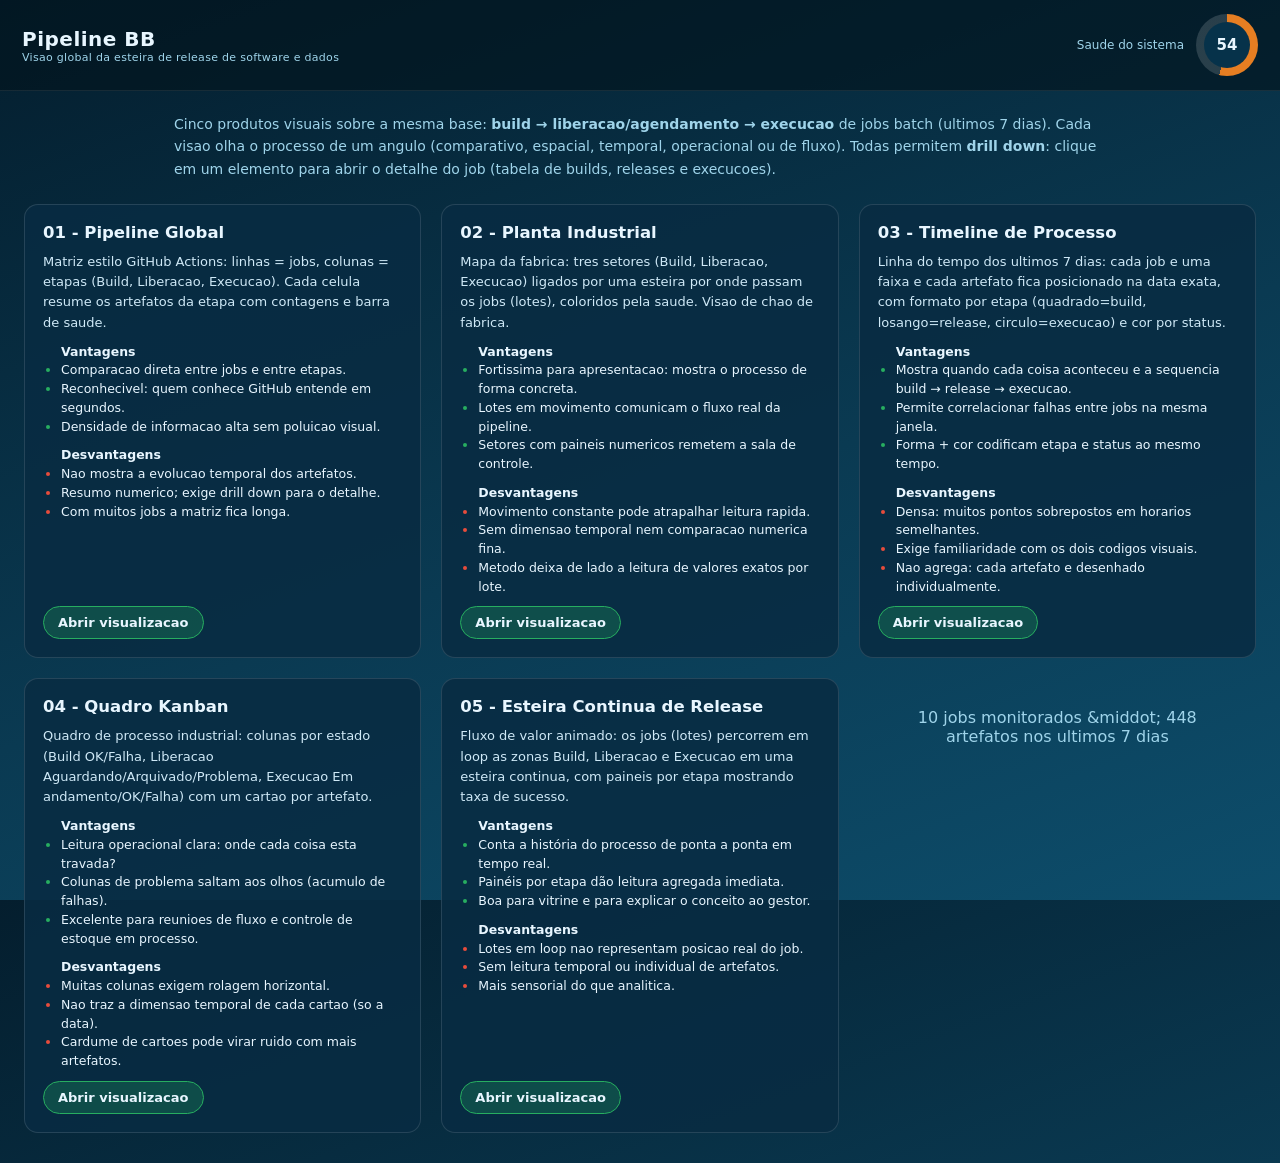
==== aquario-bb/visualizacoes/index.html @ 60132c7f "Visão áquiro de esteiras" ====
<!DOCTYPE html>
<html lang="pt-BR">
<head>
<meta charset="UTF-8">
<meta name="viewport" content="width=device-width, initial-scale=1">
<title>Pipeline BB - Painel de Visualizacoes</title>
<link rel="stylesheet" href="estilo.css">
</head>
<body>
<header class="topo">
  <h1>Pipeline BB <small>Visao global da esteira de release de software e dados</small></h1>
  <div class="saude-geral">
    <span class="gauge-rotulo">Saude do sistema</span>
    <div class="gauge" id="gauge"><span>0</span></div>
  </div>
</header>

<section class="intro">
  Cinco produtos visuais sobre a mesma base: <b>build &rarr; liberacao/agendamento &rarr; execucao</b>
  de jobs batch (ultimos 7 dias). Cada visao olha o processo de um angulo (comparativo, espacial,
  temporal, operacional ou de fluxo). Todas permitem <b>drill down</b>: clique em um elemento para
  abrir o detalhe do job (tabela de builds, releases e execucoes).
</section>

<main class="grade" id="grade"></main>

<script src="dados.js"></script>
<script src="comum.js"></script>
<script>
(function () {
  var sg = saudeGeral();
  var g = document.getElementById("gauge");
  g.style.setProperty("--v", sg);
  g.style.setProperty("--gcor", corPorSaude(sg));
  g.querySelector("span").textContent = sg;

  var total = (DADOS.builds || []).length;
  var artefatos = 0;
  (DADOS.builds || []).forEach(function (j) { artefatos += j.ultimos_builds.length; });
  (DADOS.releases || []).forEach(function (j) { artefatos += j.ultimos_releases.length; });
  (DADOS.execucoes || []).forEach(function (j) { artefatos += j.ultimas_execucoes.length; });

  var visualizacoes = [
    {
      arquivo: "pipeline.html",
      nome: "01 - Pipeline Global",
      desc: "Matriz estilo GitHub Actions: linhas = jobs, colunas = etapas (Build, Liberacao, Execucao). Cada celula resume os artefatos da etapa com contagens e barra de saude.",
      prs: ["Comparacao direta entre jobs e entre etapas.", "Reconhecivel: quem conhece GitHub entende em segundos.", "Densidade de informacao alta sem poluicao visual."],
      cns: ["Nao mostra a evolucao temporal dos artefatos.", "Resumo numerico; exige drill down para o detalhe.", "Com muitos jobs a matriz fica longa."]
    },
    {
      arquivo: "fabrica.html",
      nome: "02 - Planta Industrial",
      desc: "Mapa da fabrica: tres setores (Build, Liberacao, Execucao) ligados por uma esteira por onde passam os jobs (lotes), coloridos pela saude. Visao de chao de fabrica.",
      prs: ["Fortissima para apresentacao: mostra o processo de forma concreta.", "Lotes em movimento comunicam o fluxo real da pipeline.", "Setores com paineis numericos remetem a sala de controle."],
      cns: ["Movimento constante pode atrapalhar leitura rapida.", "Sem dimensao temporal nem comparacao numerica fina.", "Metodo deixa de lado a leitura de valores exatos por lote."]
    },
    {
      arquivo: "timeline.html",
      nome: "03 - Timeline de Processo",
      desc: "Linha do tempo dos ultimos 7 dias: cada job e uma faixa e cada artefato fica posicionado na data exata, com formato por etapa (quadrado=build, losango=release, circulo=execucao) e cor por status.",
      prs: ["Mostra quando cada coisa aconteceu e a sequencia build &rarr; release &rarr; execucao.", "Permite correlacionar falhas entre jobs na mesma janela.", "Forma + cor codificam etapa e status ao mesmo tempo."],
      cns: ["Densa: muitos pontos sobrepostos em horarios semelhantes.", "Exige familiaridade com os dois codigos visuais.", "Nao agrega: cada artefato e desenhado individualmente."]
    },
    {
      arquivo: "kanban.html",
      nome: "04 - Quadro Kanban",
      desc: "Quadro de processo industrial: colunas por estado (Build OK/Falha, Liberacao Aguardando/Arquivado/Problema, Execucao Em andamento/OK/Falha) com um cartao por artefato.",
      prs: ["Leitura operacional clara: onde cada coisa esta travada?", "Colunas de problema saltam aos olhos (acumulo de falhas).", "Excelente para reunioes de fluxo e controle de estoque em processo."],
      cns: ["Muitas colunas exigem rolagem horizontal.", "Nao traz a dimensao temporal de cada cartao (so a data).", "Cardume de cartoes pode virar ruido com mais artefatos."]
    },
    {
      arquivo: "esteira.html",
      nome: "05 - Esteira Continua de Release",
      desc: "Fluxo de valor animado: os jobs (lotes) percorrem em loop as zonas Build, Liberacao e Execucao em uma esteira continua, com paineis por etapa mostrando taxa de sucesso.",
      prs: ["Conta a história do processo de ponta a ponta em tempo real.", "Painéis por etapa dão leitura agregada imediata.", "Boa para vitrine e para explicar o conceito ao gestor."],
      cns: ["Lotes em loop nao representam posicao real do job.", "Sem leitura temporal ou individual de artefatos.", "Mais sensorial do que analitica."]
    }
  ];

  var grade = document.getElementById("grade");
  visualizacoes.forEach(function (v) {
    var c = document.createElement("div");
    c.className = "cartao";
    var prs = v.prs.map(function (p) { return "<li>" + p + "</li>"; }).join("");
    var cns = v.cns.map(function (p) { return "<li>" + p + "</li>"; }).join("");
    c.innerHTML =
      "<h2>" + v.nome + "</h2>" +
      "<p class='desc'>" + v.desc + "</p>" +
      "<ul class='prs'><b>Vantagens</b>" + prs + "</ul>" +
      "<ul class='cns'><b>Desvantagens</b>" + cns + "</ul>" +
      "<a class='abrir' href='" + v.arquivo + "'>Abrir visualizacao</a>";
    grade.appendChild(c);
  });

  var rodape = document.createElement("div");
  rodape.className = "vazio";
  rodape.textContent = total + " jobs monitorados &middot; " + artefatos + " artefatos nos ultimos 7 dias";
  grade.appendChild(rodape);
})();
</script>
</body>
</html>
---- aquario-bb/visualizacoes/estilo.css ----
* { box-sizing: border-box; margin: 0; padding: 0; }

:root {
  --prof-1: #0a4a6b;
  --prof-2: #0e6d8f;
  --prof-3: #1a9db0;
  --areia: #d8c184;
  --areia-esc: #a88b52;
  --texto: #e8f6ff;
  --suave: #9fd4ea;
  --verde: #27ae60;
  --amarelo: #f1c40f;
  --laranja: #e67e22;
  --vermelho: #e74c3c;
  --painel: rgba(8, 44, 66, 0.88);
}

html, body { height: 100%; }

body {
  font-family: "Segoe UI", system-ui, -apple-system, sans-serif;
  background: linear-gradient(160deg, #041e2e, #0a3a52 55%, #0d4d6b);
  color: var(--texto);
  min-height: 100vh;
}

/* ---------- topo ---------- */
.topo {
  display: flex;
  align-items: center;
  gap: 16px;
  padding: 14px 22px;
  background: rgba(3, 20, 30, 0.65);
  border-bottom: 1px solid rgba(255, 255, 255, 0.08);
  flex-wrap: wrap;
}
.topo h1 { font-size: 20px; font-weight: 700; letter-spacing: 0.5px; }
.topo h1 small { display: block; font-size: 11px; font-weight: 400; color: var(--suave); letter-spacing: 0.3px; }
.topo .voltar {
  color: var(--suave); text-decoration: none; font-size: 13px;
  padding: 6px 12px; border: 1px solid rgba(255, 255, 255, 0.25);
  border-radius: 20px; white-space: nowrap;
}
.topo .voltar:hover { background: rgba(255, 255, 255, 0.1); }

.saude-geral { margin-left: auto; display: flex; align-items: center; gap: 12px; font-size: 13px; }
.gauge {
  width: 62px; height: 62px; border-radius: 50%; flex: none;
  background: conic-gradient(var(--gcor) calc(var(--v) * 1%), rgba(255, 255, 255, 0.15) 0);
  display: flex; align-items: center; justify-content: center;
}
.gauge > span {
  width: 46px; height: 46px; border-radius: 50%;
  background: #06324a; display: flex; align-items: center; justify-content: center;
  font-size: 15px; font-weight: 700;
}
.gauge-rotulo { font-size: 12px; color: var(--suave); }

/* ---------- aquário / tanque ---------- */
.tank {
  position: relative;
  margin: 18px 24px;
  height: calc(100vh - 165px);
  min-height: 440px;
  border-radius: 18px;
  overflow: hidden;
  background: linear-gradient(180deg, var(--prof-2) 0%, var(--prof-3) 100%);
  box-shadow: inset 0 0 60px rgba(0, 0, 0, 0.35), 0 12px 30px rgba(0, 0, 0, 0.4);
}
.tank.tank-curto { height: auto; }

.murkia {
  position: absolute; inset: 0; pointer-events: none;
  background: rgba(25, 12, 5, 0.55);
  opacity: 0; transition: opacity 0.9s ease; z-index: 5;
}
.onda {
  position: absolute; top: 0; left: 0; width: 200%; height: 26px;
  opacity: 0.35; pointer-events: none; z-index: 6;
}
.onda svg { width: 100%; height: 100%; display: block; }
.onda-1 { animation: ondar 14s linear infinite; }
.onda-2 { top: 18px; opacity: 0.22; animation: ondar 22s linear infinite reverse; }
@keyframes ondar { from { transform: translateX(0); } to { transform: translateX(-50%); } }

.areia {
  position: absolute; left: 0; right: 0; bottom: 0; height: 46px; z-index: 4;
  background: linear-gradient(180deg, var(--areia), var(--areia-esc));
  border-radius: 55% 45% 0 0 / 100% 100% 0 0;
  box-shadow: inset 0 8px 18px rgba(60, 45, 10, 0.35);
}

.alga {
  position: absolute; bottom: 44px; width: 9px; z-index: 3;
  background: linear-gradient(180deg, #2ecc71, #1e8449);
  border-radius: 8px; transform-origin: bottom;
  animation: bambu 6s ease-in-out infinite;
  pointer-events: none;
}
@keyframes bambu {
  0%, 100% { transform: rotate(4deg); }
  50% { transform: rotate(-5deg); }
}

.bolha {
  position: absolute; bottom: -40px; border-radius: 50%; z-index: 2;
  background: radial-gradient(circle at 35% 30%, rgba(255, 255, 255, 0.85), rgba(150, 210, 235, 0.35) 60%, rgba(255, 255, 255, 0.05));
  border: 1px solid rgba(255, 255, 255, 0.5);
  animation: subir linear infinite; pointer-events: none;
}
@keyframes subir {
  0% { transform: translateY(0); opacity: 0; }
  8% { opacity: 0.8; }
  100% { transform: translateY(-120vh); opacity: 0.15; }
}

/* ---------- peixes ---------- */
.peixe {
  position: absolute; cursor: pointer; will-change: transform; z-index: 10;
  filter: drop-shadow(0 3px 4px rgba(0, 0, 0, 0.35));
  transition: filter 0.15s;
}
.peixe:hover { filter: drop-shadow(0 0 8px rgba(255, 255, 255, 0.55)); }

.etiqueta {
  position: absolute; pointer-events: none; z-index: 12;
  background: rgba(3, 20, 30, 0.85);
  border: 1px solid rgba(255, 255, 255, 0.18);
  padding: 2px 8px; border-radius: 8px; font-size: 11px;
  transform: translate(24px, -10px); white-space: nowrap;
}

/* ---------- dica (tooltip) ---------- */
.dica {
  position: fixed; z-index: 80; pointer-events: none;
  background: rgba(3, 20, 30, 0.95);
  border: 1px solid rgba(255, 255, 255, 0.22);
  padding: 8px 12px; border-radius: 8px; font-size: 12px;
  line-height: 1.45; opacity: 0; transition: opacity 0.15s; max-width: 260px;
}
.dica.visivel { opacity: 1; }

/* ---------- legenda ---------- */
.legenda {
  display: flex; gap: 12px; flex-wrap: wrap; justify-content: center;
  padding: 10px 24px; font-size: 12px; color: var(--suave);
}
.legenda .item { display: inline-flex; align-items: center; gap: 6px; }
.legenda .dot { width: 12px; height: 12px; border-radius: 50%; display: inline-block; }

/* ---------- modal ---------- */
.modal-bg {
  position: fixed; inset: 0; background: rgba(2, 12, 18, 0.72); z-index: 50;
  display: flex; align-items: center; justify-content: center;
  opacity: 0; visibility: hidden; transition: opacity 0.25s, visibility 0.25s;
}
.modal-bg.aberto { opacity: 1; visibility: visible; }
.modal {
  width: min(880px, 92vw); max-height: 88vh; overflow: auto;
  background: var(--painel); border: 1px solid rgba(255, 255, 255, 0.15);
  border-radius: 14px; padding: 22px; box-shadow: 0 18px 50px rgba(0, 0, 0, 0.5);
}
.modal h2 { font-size: 19px; margin-bottom: 4px; }
.modal .sub { font-size: 12.5px; color: var(--suave); margin-bottom: 14px; }
.modal .fechar {
  float: right; background: none; border: 1px solid rgba(255, 255, 255, 0.3);
  color: var(--texto); border-radius: 50%; width: 30px; height: 30px; cursor: pointer; font-size: 14px;
}
.modal .fechar:hover { background: rgba(255, 255, 255, 0.12); }
.modal h3 { font-size: 13.5px; margin: 16px 0 8px; color: var(--suave); letter-spacing: 0.4px; text-transform: uppercase; }
.modal-resumo { display: flex; gap: 18px; flex-wrap: wrap; align-items: center; }

.barra { height: 9px; background: rgba(255, 255, 255, 0.15); border-radius: 6px; overflow: hidden; flex: 1; min-width: 140px; }
.barra > i { display: block; height: 100%; border-radius: 6px; transition: width 0.6s; }
.barra.mini { height: 7px; flex: none; width: 100%; min-width: 0; border-radius: 5px; }
.barra.mini > span { display: flex; height: 100%; width: 100%; }
.barra.mini > span > i { display: block; height: 100%; }

.tabela { width: 100%; border-collapse: collapse; font-size: 12.5px; }
.tabela th { text-align: left; color: var(--suave); font-weight: 600; padding: 6px 8px; border-bottom: 1px solid rgba(255, 255, 255, 0.2); }
.tabela td { padding: 6px 8px; border-bottom: 1px solid rgba(255, 255, 255, 0.07); }
.tabela tr:hover td { background: rgba(255, 255, 255, 0.05); }

.badge {
  display: inline-block; padding: 2px 9px; border-radius: 10px;
  font-size: 11px; font-weight: 700; color: #04202e; letter-spacing: 0.3px;
}

/* ---------- index ---------- */
.intro { max-width: 980px; margin: 0 auto; padding: 22px 24px 4px; font-size: 14px; line-height: 1.6; color: var(--suave); }
.grade { display: grid; grid-template-columns: repeat(auto-fit, minmax(310px, 1fr)); gap: 20px; padding: 20px 24px 30px; }
.cartao {
  background: var(--painel); border: 1px solid rgba(255, 255, 255, 0.12);
  border-radius: 14px; padding: 18px; display: flex; flex-direction: column; gap: 10px;
}
.cartao h2 { font-size: 16.5px; }
.cartao .tag { font-size: 11px; color: var(--suave); }
.cartao p.desc { font-size: 13px; line-height: 1.55; color: #cfe9f7; }
.cartao .prs, .cartao .cns { font-size: 12.5px; line-height: 1.5; padding-left: 18px; }
.cartao .prs li::marker { color: var(--verde); }
.cartao .cns li::marker { color: var(--vermelho); }
.cartao .prs b, .cartao .cns b { color: var(--texto); }
.cartao .abrir {
  margin-top: auto; align-self: flex-start; text-decoration: none;
  color: var(--texto); font-size: 13px; font-weight: 600;
  background: rgba(38, 174, 96, 0.25); border: 1px solid var(--verde);
  padding: 8px 14px; border-radius: 20px;
}
.cartao .abrir:hover { background: rgba(38, 174, 96, 0.45); }

.vazio { padding: 30px; text-align: center; color: var(--suave); }
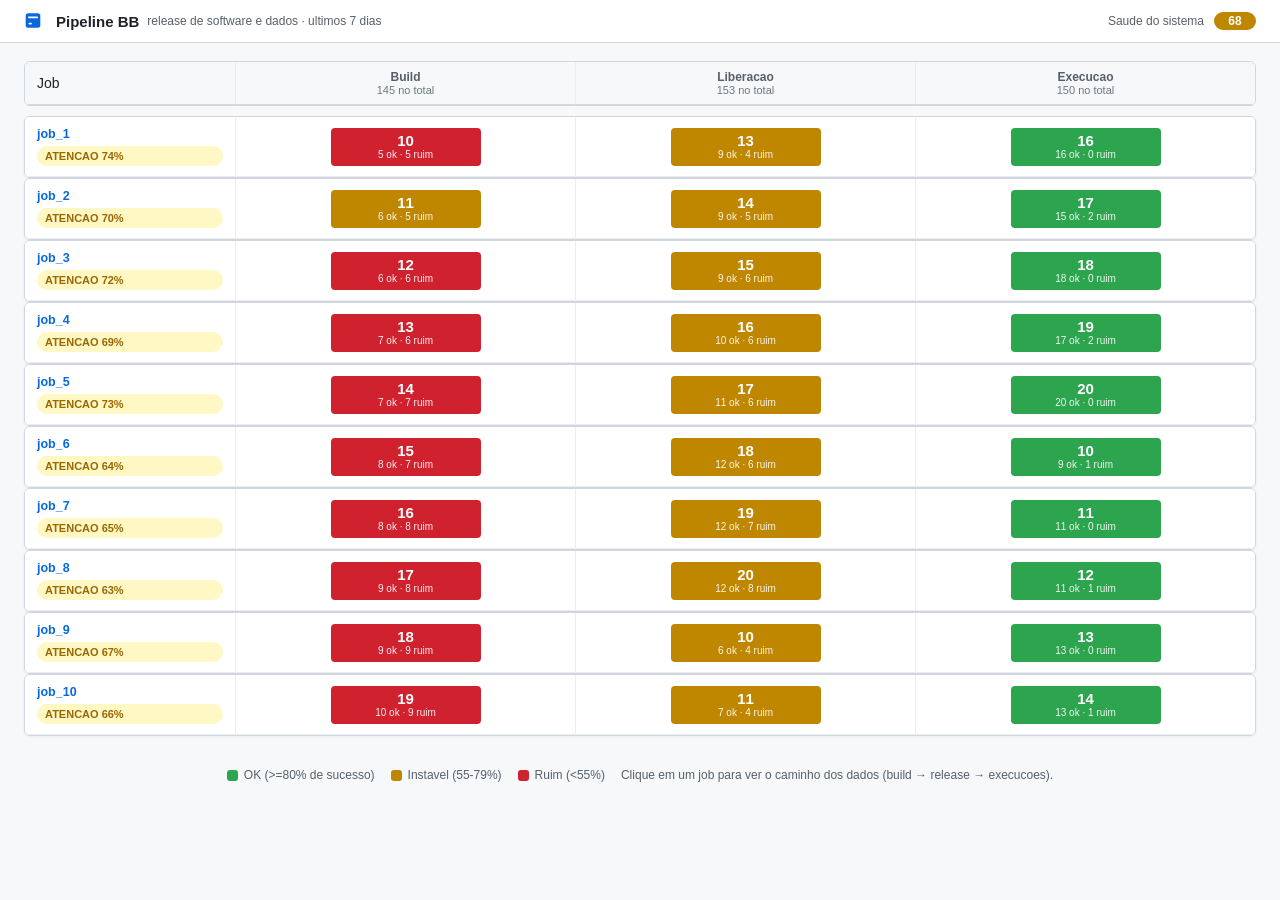
==== commit a2ef61ca: "Estrutura básica de painel de visualização" ====
--- a/aquario-bb/visualizacoes/index.html
+++ b/aquario-bb/visualizacoes/index.html
@@ -3,100 +3,106 @@
 <head>
 <meta charset="UTF-8">
 <meta name="viewport" content="width=device-width, initial-scale=1">
-<title>Pipeline BB - Painel de Visualizacoes</title>
+<title>Pipeline BB - Visao Global</title>
 <link rel="stylesheet" href="estilo.css">
 </head>
 <body>
 <header class="topo">
-  <h1>Pipeline BB <small>Visao global da esteira de release de software e dados</small></h1>
+  <svg class="icone" viewBox="0 0 16 16" fill="currentColor" aria-hidden="true">
+    <path d="M1.5 3.25A2.25 2.25 0 0 1 3.75 1h8.5A2.25 2.25 0 0 1 14.5 3.25v8.5a2.25 2.25 0 0 1-2.25 2.25h-8.5a2.25 2.25 0 0 1-2.25-2.25v-8.5ZM4.25 4a.75.75 0 0 0 0 1.5h7.5a.75.75 0 0 0 0-1.5h-7.5ZM4 7.75a.75.75 0 0 1 .75-.75h3.5a.75.75 0 0 1 0 1.5h-3.5a.75.75 0 0 1-.75-.75Zm.75 1.75a.75.75 0 0 0 0 1.5h1.5a.75.75 0 0 0 0-1.5h-1.5Z"></path>
+  </svg>
+  <h1>Pipeline BB <small>release de software e dados &middot; ultimos 7 dias</small></h1>
   <div class="saude-geral">
     <span class="gauge-rotulo">Saude do sistema</span>
     <div class="gauge" id="gauge"><span>0</span></div>
   </div>
 </header>
 
-<section class="intro">
-  Cinco produtos visuais sobre a mesma base: <b>build &rarr; liberacao/agendamento &rarr; execucao</b>
-  de jobs batch (ultimos 7 dias). Cada visao olha o processo de um angulo (comparativo, espacial,
-  temporal, operacional ou de fluxo). Todas permitem <b>drill down</b>: clique em um elemento para
-  abrir o detalhe do job (tabela de builds, releases e execucoes).
-</section>
+<main>
+  <div class="pipeline" id="pipeline"></div>
+</main>
 
-<main class="grade" id="grade"></main>
+<footer class="legenda" id="legenda"></footer>
+
+<style>
+  .bloco b { font-size: 15px; font-weight: 600; }
+</style>
 
 <script src="dados.js"></script>
 <script src="comum.js"></script>
 <script>
 (function () {
+  function abrirJob(nome) {
+    window.location.href = "job.html?nome=" + encodeURIComponent(nome);
+  }
+
+  function corCelula(r) {
+    if (r.total === 0) return "#afb8c1";
+    if (r.taxa >= 80) return "#2da44e";
+    if (r.taxa >= 55) return "#bf8700";
+    return "#cf222e";
+  }
+
+  var pipeline = document.getElementById("pipeline");
+  var etaps = ["builds", "releases", "execucoes"];
+
+  var grade = document.createElement("div");
+  grade.className = "pgrade cabecalho";
+  grade.innerHTML =
+    '<div class="cel-nome">Job</div>' +
+    etaps.map(function (c) {
+      return '<div class="cel-etapa">' + TITULO_ETAPA[c] + "<small>" + resumoGeralEtapa(c).total + " no total</small></div>";
+    }).join("");
+  pipeline.appendChild(grade);
+
+  var nomes = DADOS.builds.map(function (j) { return j.nome; });
+
+  nomes.forEach(function (nome) {
+    var saude = saudeJob(nome);
+    var linha = document.createElement("div");
+    linha.className = "pgrade";
+
+    var nomeCel = document.createElement("div");
+    nomeCel.className = "cel-nome";
+    nomeCel.innerHTML = '<span class="job-link">' + esc(nome) + "</span>" + labelSaude(saude);
+    nomeCel.addEventListener("click", function () { abrirJob(nome); });
+    linha.appendChild(nomeCel);
+
+    etaps.forEach(function (c) {
+      var r = resumoEtapa(c, nome);
+      var cel = document.createElement("div");
+      cel.className = "cel-dados";
+      cel.innerHTML =
+        '<div class="bloco" style="background:' + corCelula(r) + '"><b>' + r.total + "</b>" +
+        "<small>" + r.bons + " ok &middot; " + r.ruins + " ruim</small></div>";
+      cel.addEventListener("click", function () { abrirJob(nome); });
+      cel.addEventListener("mouseenter", function (ev) {
+        mostrarDica(ev, "<b>" + esc(nome) + "</b> &middot; " + TITULO_ETAPA[c] +
+          "<br>Total: " + r.total + "<br>OK: " + r.bons + " &middot; Ruim: " + r.ruins + " &middot; Outros: " + r.outros +
+          "<br><i>Clique para ver o caminho dos dados</i>");
+      });
+      cel.addEventListener("mousemove", function (ev) {
+        mostrarDica(ev, "<b>" + esc(nome) + "</b> &middot; " + TITULO_ETAPA[c] +
+          "<br>Total: " + r.total + "<br>OK: " + r.bons + " &middot; Ruim: " + r.ruins + " &middot; Outros: " + r.outros +
+          "<br><i>Clique para ver o caminho dos dados</i>");
+      });
+      cel.addEventListener("mouseleave", esconderDica);
+      linha.appendChild(cel);
+    });
+
+    pipeline.appendChild(linha);
+  });
+
   var sg = saudeGeral();
   var g = document.getElementById("gauge");
-  g.style.setProperty("--v", sg);
   g.style.setProperty("--gcor", corPorSaude(sg));
   g.querySelector("span").textContent = sg;
 
-  var total = (DADOS.builds || []).length;
-  var artefatos = 0;
-  (DADOS.builds || []).forEach(function (j) { artefatos += j.ultimos_builds.length; });
-  (DADOS.releases || []).forEach(function (j) { artefatos += j.ultimos_releases.length; });
-  (DADOS.execucoes || []).forEach(function (j) { artefatos += j.ultimas_execucoes.length; });
-
-  var visualizacoes = [
-    {
-      arquivo: "pipeline.html",
-      nome: "01 - Pipeline Global",
-      desc: "Matriz estilo GitHub Actions: linhas = jobs, colunas = etapas (Build, Liberacao, Execucao). Cada celula resume os artefatos da etapa com contagens e barra de saude.",
-      prs: ["Comparacao direta entre jobs e entre etapas.", "Reconhecivel: quem conhece GitHub entende em segundos.", "Densidade de informacao alta sem poluicao visual."],
-      cns: ["Nao mostra a evolucao temporal dos artefatos.", "Resumo numerico; exige drill down para o detalhe.", "Com muitos jobs a matriz fica longa."]
-    },
-    {
-      arquivo: "fabrica.html",
-      nome: "02 - Planta Industrial",
-      desc: "Mapa da fabrica: tres setores (Build, Liberacao, Execucao) ligados por uma esteira por onde passam os jobs (lotes), coloridos pela saude. Visao de chao de fabrica.",
-      prs: ["Fortissima para apresentacao: mostra o processo de forma concreta.", "Lotes em movimento comunicam o fluxo real da pipeline.", "Setores com paineis numericos remetem a sala de controle."],
-      cns: ["Movimento constante pode atrapalhar leitura rapida.", "Sem dimensao temporal nem comparacao numerica fina.", "Metodo deixa de lado a leitura de valores exatos por lote."]
-    },
-    {
-      arquivo: "timeline.html",
-      nome: "03 - Timeline de Processo",
-      desc: "Linha do tempo dos ultimos 7 dias: cada job e uma faixa e cada artefato fica posicionado na data exata, com formato por etapa (quadrado=build, losango=release, circulo=execucao) e cor por status.",
-      prs: ["Mostra quando cada coisa aconteceu e a sequencia build &rarr; release &rarr; execucao.", "Permite correlacionar falhas entre jobs na mesma janela.", "Forma + cor codificam etapa e status ao mesmo tempo."],
-      cns: ["Densa: muitos pontos sobrepostos em horarios semelhantes.", "Exige familiaridade com os dois codigos visuais.", "Nao agrega: cada artefato e desenhado individualmente."]
-    },
-    {
-      arquivo: "kanban.html",
-      nome: "04 - Quadro Kanban",
-      desc: "Quadro de processo industrial: colunas por estado (Build OK/Falha, Liberacao Aguardando/Arquivado/Problema, Execucao Em andamento/OK/Falha) com um cartao por artefato.",
-      prs: ["Leitura operacional clara: onde cada coisa esta travada?", "Colunas de problema saltam aos olhos (acumulo de falhas).", "Excelente para reunioes de fluxo e controle de estoque em processo."],
-      cns: ["Muitas colunas exigem rolagem horizontal.", "Nao traz a dimensao temporal de cada cartao (so a data).", "Cardume de cartoes pode virar ruido com mais artefatos."]
-    },
-    {
-      arquivo: "esteira.html",
-      nome: "05 - Esteira Continua de Release",
-      desc: "Fluxo de valor animado: os jobs (lotes) percorrem em loop as zonas Build, Liberacao e Execucao em uma esteira continua, com paineis por etapa mostrando taxa de sucesso.",
-      prs: ["Conta a história do processo de ponta a ponta em tempo real.", "Painéis por etapa dão leitura agregada imediata.", "Boa para vitrine e para explicar o conceito ao gestor."],
-      cns: ["Lotes em loop nao representam posicao real do job.", "Sem leitura temporal ou individual de artefatos.", "Mais sensorial do que analitica."]
-    }
-  ];
-
-  var grade = document.getElementById("grade");
-  visualizacoes.forEach(function (v) {
-    var c = document.createElement("div");
-    c.className = "cartao";
-    var prs = v.prs.map(function (p) { return "<li>" + p + "</li>"; }).join("");
-    var cns = v.cns.map(function (p) { return "<li>" + p + "</li>"; }).join("");
-    c.innerHTML =
-      "<h2>" + v.nome + "</h2>" +
-      "<p class='desc'>" + v.desc + "</p>" +
-      "<ul class='prs'><b>Vantagens</b>" + prs + "</ul>" +
-      "<ul class='cns'><b>Desvantagens</b>" + cns + "</ul>" +
-      "<a class='abrir' href='" + v.arquivo + "'>Abrir visualizacao</a>";
-    grade.appendChild(c);
-  });
-
-  var rodape = document.createElement("div");
-  rodape.className = "vazio";
-  rodape.textContent = total + " jobs monitorados &middot; " + artefatos + " artefatos nos ultimos 7 dias";
-  grade.appendChild(rodape);
+  document.getElementById("legenda").innerHTML =
+    "<span class='item'><span class='dot' style='background:#2da44e'></span>OK (&gt;=80% de sucesso)</span>" +
+    "<span class='item'><span class='dot' style='background:#bf8700'></span>Instavel (55-79%)</span>" +
+    "<span class='item'><span class='dot' style='background:#cf222e'></span>Ruim (&lt;55%)</span>" +
+    "<span class='item'>Clique em um job para ver o caminho dos dados (build &rarr; release &rarr; execucoes).</span>";
 })();
 </script>
 </body>
--- a/aquario-bb/visualizacoes/estilo.css
+++ b/aquario-bb/visualizacoes/estilo.css
@@ -1,211 +1,236 @@
 * { box-sizing: border-box; margin: 0; padding: 0; }
 
 :root {
-  --prof-1: #0a4a6b;
-  --prof-2: #0e6d8f;
-  --prof-3: #1a9db0;
-  --areia: #d8c184;
-  --areia-esc: #a88b52;
-  --texto: #e8f6ff;
-  --suave: #9fd4ea;
-  --verde: #27ae60;
-  --amarelo: #f1c40f;
-  --laranja: #e67e22;
-  --vermelho: #e74c3c;
-  --painel: rgba(8, 44, 66, 0.88);
+  --bg-pagina: #f6f8fa;
+  --bg-cartao: #ffffff;
+  --borda: #d0d7de;
+  --borda-suave: #eaeef2;
+  --texto: #1f2328;
+  --texto-sec: #57606a;
+  --texto-suave: #6e7781;
+  --azul: #0969da;
+  --azul-hover: #0550ae;
+  --verde: #1a7f37;
+  --verde-bg: #2da44e;
+  --vermelho: #cf222e;
+  --amarelo: #9a6700;
+  --cinza: #8b949e;
+  --fonte: -apple-system, BlinkMacSystemFont, "Segoe UI", "Noto Sans", Helvetica, Arial, sans-serif, "Apple Color Emoji", "Segoe UI Emoji";
 }
 
 html, body { height: 100%; }
 
 body {
-  font-family: "Segoe UI", system-ui, -apple-system, sans-serif;
-  background: linear-gradient(160deg, #041e2e, #0a3a52 55%, #0d4d6b);
+  font-family: var(--fonte);
+  background: var(--bg-pagina);
   color: var(--texto);
   min-height: 100vh;
-}
-
-/* ---------- topo ---------- */
+  font-size: 14px;
+}
+
+/* ---------- topo (barra estilo GitHub) ---------- */
 .topo {
   display: flex;
   align-items: center;
-  gap: 16px;
-  padding: 14px 22px;
-  background: rgba(3, 20, 30, 0.65);
-  border-bottom: 1px solid rgba(255, 255, 255, 0.08);
+  gap: 14px;
+  padding: 12px 24px;
+  background: var(--bg-cartao);
+  border-bottom: 1px solid var(--borda);
   flex-wrap: wrap;
 }
-.topo h1 { font-size: 20px; font-weight: 700; letter-spacing: 0.5px; }
-.topo h1 small { display: block; font-size: 11px; font-weight: 400; color: var(--suave); letter-spacing: 0.3px; }
+.topo .logo { display: flex; align-items: center; gap: 8px; font-weight: 600; font-size: 15px; color: var(--texto); }
+.topo h1 { font-size: 15px; font-weight: 600; color: var(--texto); display: flex; align-items: center; gap: 8px; flex-wrap: wrap; }
+.topo h1 small { font-weight: 400; color: var(--texto-sec); font-size: 12px; }
 .topo .voltar {
-  color: var(--suave); text-decoration: none; font-size: 13px;
-  padding: 6px 12px; border: 1px solid rgba(255, 255, 255, 0.25);
-  border-radius: 20px; white-space: nowrap;
-}
-.topo .voltar:hover { background: rgba(255, 255, 255, 0.1); }
-
-.saude-geral { margin-left: auto; display: flex; align-items: center; gap: 12px; font-size: 13px; }
-.gauge {
-  width: 62px; height: 62px; border-radius: 50%; flex: none;
-  background: conic-gradient(var(--gcor) calc(var(--v) * 1%), rgba(255, 255, 255, 0.15) 0);
-  display: flex; align-items: center; justify-content: center;
-}
+  color: var(--azul); text-decoration: none; font-size: 13px;
+  font-weight: 500; white-space: nowrap;
+}
+.topo .voltar:hover { color: var(--azul-hover); text-decoration: underline; }
+.icone {
+  width: 18px; height: 18px; flex: none;
+  color: var(--azul); display: block;
+}
+
+.saude-geral { margin-left: auto; display: flex; align-items: center; gap: 10px; font-size: 13px; }
+.gauge-rotulo { color: var(--texto-sec); font-size: 12px; }
+.gauge { display: flex; align-items: center; }
 .gauge > span {
-  width: 46px; height: 46px; border-radius: 50%;
-  background: #06324a; display: flex; align-items: center; justify-content: center;
-  font-size: 15px; font-weight: 700;
-}
-.gauge-rotulo { font-size: 12px; color: var(--suave); }
-
-/* ---------- aquário / tanque ---------- */
-.tank {
-  position: relative;
-  margin: 18px 24px;
-  height: calc(100vh - 165px);
-  min-height: 440px;
-  border-radius: 18px;
+  background: var(--gcor, var(--verde-bg)); color: #fff;
+  border-radius: 999px; padding: 2px 10px;
+  font-size: 12px; font-weight: 600; min-width: 42px; text-align: center;
+}
+
+/* ---------- seletor de job ---------- */
+.seletor-job { display: flex; align-items: center; gap: 8px; font-size: 12px; color: var(--texto-sec); }
+.seletor-job select {
+  background: var(--bg-cartao); color: var(--texto);
+  border: 1px solid var(--borda); border-radius: 6px; padding: 4px 8px; font-size: 12px;
+}
+.seletor-job select:hover { border-color: var(--cinza); }
+
+/* ---------- matriz pipeline (estilo GitHub Actions) ---------- */
+.pipeline { margin: 18px 24px; }
+.pgrade {
+  display: grid;
+  grid-template-columns: 210px repeat(3, 1fr);
+  background: var(--bg-cartao);
+  border: 1px solid var(--borda);
+  border-radius: 6px;
   overflow: hidden;
-  background: linear-gradient(180deg, var(--prof-2) 0%, var(--prof-3) 100%);
-  box-shadow: inset 0 0 60px rgba(0, 0, 0, 0.35), 0 12px 30px rgba(0, 0, 0, 0.4);
-}
-.tank.tank-curto { height: auto; }
-
-.murkia {
-  position: absolute; inset: 0; pointer-events: none;
-  background: rgba(25, 12, 5, 0.55);
-  opacity: 0; transition: opacity 0.9s ease; z-index: 5;
-}
-.onda {
-  position: absolute; top: 0; left: 0; width: 200%; height: 26px;
-  opacity: 0.35; pointer-events: none; z-index: 6;
-}
-.onda svg { width: 100%; height: 100%; display: block; }
-.onda-1 { animation: ondar 14s linear infinite; }
-.onda-2 { top: 18px; opacity: 0.22; animation: ondar 22s linear infinite reverse; }
-@keyframes ondar { from { transform: translateX(0); } to { transform: translateX(-50%); } }
-
-.areia {
-  position: absolute; left: 0; right: 0; bottom: 0; height: 46px; z-index: 4;
-  background: linear-gradient(180deg, var(--areia), var(--areia-esc));
-  border-radius: 55% 45% 0 0 / 100% 100% 0 0;
-  box-shadow: inset 0 8px 18px rgba(60, 45, 10, 0.35);
-}
-
-.alga {
-  position: absolute; bottom: 44px; width: 9px; z-index: 3;
-  background: linear-gradient(180deg, #2ecc71, #1e8449);
-  border-radius: 8px; transform-origin: bottom;
-  animation: bambu 6s ease-in-out infinite;
-  pointer-events: none;
-}
-@keyframes bambu {
-  0%, 100% { transform: rotate(4deg); }
-  50% { transform: rotate(-5deg); }
-}
-
-.bolha {
-  position: absolute; bottom: -40px; border-radius: 50%; z-index: 2;
-  background: radial-gradient(circle at 35% 30%, rgba(255, 255, 255, 0.85), rgba(150, 210, 235, 0.35) 60%, rgba(255, 255, 255, 0.05));
-  border: 1px solid rgba(255, 255, 255, 0.5);
-  animation: subir linear infinite; pointer-events: none;
-}
-@keyframes subir {
-  0% { transform: translateY(0); opacity: 0; }
-  8% { opacity: 0.8; }
-  100% { transform: translateY(-120vh); opacity: 0.15; }
-}
-
-/* ---------- peixes ---------- */
-.peixe {
-  position: absolute; cursor: pointer; will-change: transform; z-index: 10;
-  filter: drop-shadow(0 3px 4px rgba(0, 0, 0, 0.35));
-  transition: filter 0.15s;
-}
-.peixe:hover { filter: drop-shadow(0 0 8px rgba(255, 255, 255, 0.55)); }
-
-.etiqueta {
-  position: absolute; pointer-events: none; z-index: 12;
-  background: rgba(3, 20, 30, 0.85);
-  border: 1px solid rgba(255, 255, 255, 0.18);
-  padding: 2px 8px; border-radius: 8px; font-size: 11px;
-  transform: translate(24px, -10px); white-space: nowrap;
-}
-
-/* ---------- dica (tooltip) ---------- */
-.dica {
-  position: fixed; z-index: 80; pointer-events: none;
-  background: rgba(3, 20, 30, 0.95);
-  border: 1px solid rgba(255, 255, 255, 0.22);
-  padding: 8px 12px; border-radius: 8px; font-size: 12px;
-  line-height: 1.45; opacity: 0; transition: opacity 0.15s; max-width: 260px;
-}
-.dica.visivel { opacity: 1; }
+  box-shadow: 0 1px 3px rgba(27, 31, 36, 0.06);
+}
+.cel-nome, .cel-etapa, .cel-dados { border-bottom: 1px solid var(--borda-suave); }
+.pgrade.cabecalho { background: var(--bg-pagina); box-shadow: none; margin-bottom: 10px; }
+.pgrade.cabecalho .cel-nome, .pgrade.cabecalho .cel-etapa { background: var(--bg-pagina); border-bottom: 1px solid var(--borda); }
+.cel-etapa {
+  padding: 8px 12px; font-size: 12px; font-weight: 600; color: var(--texto-sec);
+  text-align: center; border-left: 1px solid var(--borda-suave);
+}
+.cel-etapa small { display: block; font-weight: 400; color: var(--texto-suave); font-size: 11px; }
+.cel-nome {
+  padding: 10px 12px; background: var(--bg-cartao); cursor: pointer;
+  display: flex; flex-direction: column; gap: 5px; justify-content: center;
+  transition: background 0.1s;
+}
+.cel-nome:hover { background: var(--bg-pagina); }
+.job-link { color: var(--azul); font-weight: 600; font-size: 12.5px; }
+.cel-nome:hover .job-link { color: var(--azul-hover); text-decoration: underline; }
+.cel-dados {
+  padding: 8px; border-left: 1px solid var(--borda-suave); cursor: pointer;
+  display: flex; align-items: center; justify-content: center; min-height: 56px;
+  background: var(--bg-cartao); transition: background 0.1s;
+}
+.cel-dados:hover { background: var(--bg-pagina); }
+.bloco {
+  border-radius: 4px; width: 100%; max-width: 150px; min-height: 38px;
+  display: flex; flex-direction: column; align-items: center; justify-content: center;
+  font-weight: 600; color: #fff; line-height: 1.15; padding: 4px 6px;
+  transition: transform 0.1s;
+}
+.cel-dados:hover .bloco { transform: scale(1.04); }
+.bloco small { font-size: 10px; font-weight: 500; opacity: 0.92; }
+
+/* ---------- badge / label ---------- */
+.badge {
+  display: inline-block; padding: 1px 8px; border-radius: 999px;
+  font-size: 11px; font-weight: 600; line-height: 18px; white-space: nowrap;
+}
+
+/* ---------- barra de progresso ---------- */
+.barra { height: 8px; background: var(--borda-suave); border-radius: 6px; overflow: hidden; flex: 1; min-width: 120px; }
+.barra > i { display: block; height: 100%; border-radius: 6px; }
+.barra.mini { height: 6px; flex: none; width: 100%; min-width: 0; border-radius: 5px; }
+.barra.mini > span { display: flex; height: 100%; width: 100%; }
+.barra.mini > span > i { display: block; height: 100%; }
 
 /* ---------- legenda ---------- */
 .legenda {
-  display: flex; gap: 12px; flex-wrap: wrap; justify-content: center;
-  padding: 10px 24px; font-size: 12px; color: var(--suave);
+  display: flex; gap: 16px; flex-wrap: wrap; justify-content: center;
+  padding: 14px 24px 22px; font-size: 12px; color: var(--texto-sec);
 }
 .legenda .item { display: inline-flex; align-items: center; gap: 6px; }
-.legenda .dot { width: 12px; height: 12px; border-radius: 50%; display: inline-block; }
+.legenda .dot { width: 11px; height: 11px; border-radius: 3px; display: inline-block; }
 
 /* ---------- modal ---------- */
 .modal-bg {
-  position: fixed; inset: 0; background: rgba(2, 12, 18, 0.72); z-index: 50;
+  position: fixed; inset: 0; background: rgba(31, 35, 40, 0.5); z-index: 50;
   display: flex; align-items: center; justify-content: center;
-  opacity: 0; visibility: hidden; transition: opacity 0.25s, visibility 0.25s;
+  opacity: 0; visibility: hidden; transition: opacity 0.2s, visibility 0.2s;
 }
 .modal-bg.aberto { opacity: 1; visibility: visible; }
 .modal {
   width: min(880px, 92vw); max-height: 88vh; overflow: auto;
-  background: var(--painel); border: 1px solid rgba(255, 255, 255, 0.15);
-  border-radius: 14px; padding: 22px; box-shadow: 0 18px 50px rgba(0, 0, 0, 0.5);
-}
-.modal h2 { font-size: 19px; margin-bottom: 4px; }
-.modal .sub { font-size: 12.5px; color: var(--suave); margin-bottom: 14px; }
+  background: var(--bg-cartao); color: var(--texto);
+  border: 1px solid var(--borda); border-radius: 6px; padding: 22px;
+  box-shadow: 0 8px 24px rgba(140, 149, 159, 0.25);
+}
+.modal h2 { font-size: 16px; font-weight: 600; margin-bottom: 4px; }
+.modal .sub { font-size: 12px; color: var(--texto-sec); margin-bottom: 14px; }
 .modal .fechar {
-  float: right; background: none; border: 1px solid rgba(255, 255, 255, 0.3);
-  color: var(--texto); border-radius: 50%; width: 30px; height: 30px; cursor: pointer; font-size: 14px;
-}
-.modal .fechar:hover { background: rgba(255, 255, 255, 0.12); }
-.modal h3 { font-size: 13.5px; margin: 16px 0 8px; color: var(--suave); letter-spacing: 0.4px; text-transform: uppercase; }
+  float: right; background: transparent; border: 1px solid var(--borda);
+  color: var(--texto-sec); border-radius: 6px; width: 28px; height: 28px; cursor: pointer; font-size: 14px;
+}
+.modal .fechar:hover { background: var(--bg-pagina); color: var(--texto); }
+.modal h3 { font-size: 12px; font-weight: 600; margin: 18px 0 8px; color: var(--texto-sec); letter-spacing: 0.3px; text-transform: uppercase; }
 .modal-resumo { display: flex; gap: 18px; flex-wrap: wrap; align-items: center; }
 
-.barra { height: 9px; background: rgba(255, 255, 255, 0.15); border-radius: 6px; overflow: hidden; flex: 1; min-width: 140px; }
-.barra > i { display: block; height: 100%; border-radius: 6px; transition: width 0.6s; }
-.barra.mini { height: 7px; flex: none; width: 100%; min-width: 0; border-radius: 5px; }
-.barra.mini > span { display: flex; height: 100%; width: 100%; }
-.barra.mini > span > i { display: block; height: 100%; }
-
-.tabela { width: 100%; border-collapse: collapse; font-size: 12.5px; }
-.tabela th { text-align: left; color: var(--suave); font-weight: 600; padding: 6px 8px; border-bottom: 1px solid rgba(255, 255, 255, 0.2); }
-.tabela td { padding: 6px 8px; border-bottom: 1px solid rgba(255, 255, 255, 0.07); }
-.tabela tr:hover td { background: rgba(255, 255, 255, 0.05); }
-
-.badge {
-  display: inline-block; padding: 2px 9px; border-radius: 10px;
-  font-size: 11px; font-weight: 700; color: #04202e; letter-spacing: 0.3px;
-}
-
-/* ---------- index ---------- */
-.intro { max-width: 980px; margin: 0 auto; padding: 22px 24px 4px; font-size: 14px; line-height: 1.6; color: var(--suave); }
-.grade { display: grid; grid-template-columns: repeat(auto-fit, minmax(310px, 1fr)); gap: 20px; padding: 20px 24px 30px; }
+.tabela { width: 100%; border-collapse: collapse; font-size: 12px; }
+.tabela th { text-align: left; color: var(--texto-sec); font-weight: 600; padding: 6px 8px; border-bottom: 1px solid var(--borda); }
+.tabela td { padding: 6px 8px; border-bottom: 1px solid var(--borda-suave); }
+.tabela tr:hover td { background: var(--bg-pagina); }
+
+/* ---------- tooltip (estilo GitHub) ---------- */
+.dica {
+  position: fixed; z-index: 80; pointer-events: none;
+  background: #24292f; color: #fff;
+  padding: 6px 10px; border-radius: 6px; font-size: 12px;
+  line-height: 1.5; opacity: 0; transition: opacity 0.1s; max-width: 280px;
+  box-shadow: 0 3px 12px rgba(0, 0, 0, 0.25);
+}
+.dica.visivel { opacity: 1; }
+
+/* ---------- resumo do job (job.html) ---------- */
+.resumo-job { display: grid; grid-template-columns: repeat(3, 1fr); gap: 14px; margin: 18px 24px 8px; }
+.cartao-resumo {
+  background: var(--bg-cartao); border: 1px solid var(--borda);
+  border-top: 3px solid var(--ecor); border-radius: 6px; padding: 12px 14px;
+  box-shadow: 0 1px 3px rgba(27, 31, 36, 0.06);
+}
+.cartao-resumo .tit { font-weight: 600; font-size: 12px; color: var(--texto-sec); margin-bottom: 8px; text-transform: uppercase; letter-spacing: 0.3px; }
+.cartao-resumo .corpo { display: flex; align-items: center; gap: 14px; }
+.cartao-resumo .nums { font-size: 12px; color: var(--texto-sec); line-height: 1.6; }
+.cartao-resumo .nums b.ok { color: var(--verde); }
+.cartao-resumo .nums b.ruim { color: var(--vermelho); }
+
+.caminho { margin: 14px 24px 30px; }
+.caminho h2 { font-size: 15px; font-weight: 600; margin-bottom: 4px; }
+.caminho .subcaminho { font-size: 12.5px; color: var(--texto-sec); margin-bottom: 14px; }
+.fluxos { display: flex; flex-direction: column; gap: 12px; }
+.fluxo {
+  display: flex; align-items: stretch; gap: 10px; flex-wrap: wrap;
+  background: var(--bg-cartao); border: 1px solid var(--borda);
+  border-radius: 6px; padding: 14px;
+  box-shadow: 0 1px 3px rgba(27, 31, 36, 0.06);
+}
+.no {
+  flex: 1 1 180px; background: var(--bg-pagina); border: 1px solid var(--borda-suave);
+  border-top: 3px solid var(--ncor); border-radius: 6px; padding: 12px;
+  display: flex; flex-direction: column; gap: 5px;
+}
+.no .no-cab { font-size: 10.5px; font-weight: 600; letter-spacing: 0.8px; text-transform: uppercase; color: var(--texto-sec); }
+.no .versao { font-size: 18px; font-weight: 600; color: var(--texto); }
+.no .det { font-size: 12px; color: var(--texto); }
+.no .data { font-size: 11px; color: var(--texto-sec); }
+.seta { align-self: center; font-size: 22px; color: var(--borda); flex: none; }
+
+.pizza {
+  width: 92px; height: 92px; border-radius: 50%; position: relative; flex: none;
+  margin: 2px 0; box-shadow: 0 0 8px rgba(27, 31, 36, 0.15);
+}
+.pizza::after { content: ""; position: absolute; inset: 24px; background: var(--bg-cartao); border-radius: 50%; }
+.pizza .pct { position: absolute; inset: 0; z-index: 1; display: flex; align-items: center; justify-content: center; font-weight: 600; font-size: 15px; }
+.pizza-vazia { background: var(--borda-suave) !important; }
+.pizza-vazia .pct { color: var(--texto-sec); }
+.legenda-pizza { font-size: 12px; color: var(--texto-sec); line-height: 1.7; }
+.legenda-pizza b.ok { color: var(--verde); }
+.legenda-pizza b.ruim { color: var(--vermelho); }
+
+.sem-dados { padding: 20px; text-align: center; color: var(--texto-sec); font-size: 13px; }
+
+/* ---------- páginas auxiliares ---------- */
+.intro { max-width: 980px; margin: 0 auto; padding: 22px 24px 4px; font-size: 13.5px; line-height: 1.6; color: var(--texto-sec); }
+.grade { display: grid; grid-template-columns: repeat(auto-fit, minmax(300px, 1fr)); gap: 16px; padding: 20px 24px 30px; }
 .cartao {
-  background: var(--painel); border: 1px solid rgba(255, 255, 255, 0.12);
-  border-radius: 14px; padding: 18px; display: flex; flex-direction: column; gap: 10px;
-}
-.cartao h2 { font-size: 16.5px; }
-.cartao .tag { font-size: 11px; color: var(--suave); }
-.cartao p.desc { font-size: 13px; line-height: 1.55; color: #cfe9f7; }
-.cartao .prs, .cartao .cns { font-size: 12.5px; line-height: 1.5; padding-left: 18px; }
-.cartao .prs li::marker { color: var(--verde); }
-.cartao .cns li::marker { color: var(--vermelho); }
-.cartao .prs b, .cartao .cns b { color: var(--texto); }
+  background: var(--bg-cartao); border: 1px solid var(--borda); border-radius: 6px;
+  padding: 16px; display: flex; flex-direction: column; gap: 10px;
+  box-shadow: 0 1px 3px rgba(27, 31, 36, 0.06);
+}
+.cartao h2 { font-size: 15px; font-weight: 600; }
+.cartao p.desc { font-size: 13px; line-height: 1.55; color: var(--texto-sec); }
 .cartao .abrir {
   margin-top: auto; align-self: flex-start; text-decoration: none;
-  color: var(--texto); font-size: 13px; font-weight: 600;
-  background: rgba(38, 174, 96, 0.25); border: 1px solid var(--verde);
-  padding: 8px 14px; border-radius: 20px;
-}
-.cartao .abrir:hover { background: rgba(38, 174, 96, 0.45); }
-
-.vazio { padding: 30px; text-align: center; color: var(--suave); }
+  color: #fff; font-size: 12px; font-weight: 600;
+  background: var(--verde-bg); padding: 6px 14px; border-radius: 6px;
+}
+.cartao .abrir:hover { background: var(--verde); }
+.vazio { padding: 30px; text-align: center; color: var(--texto-sec); }
